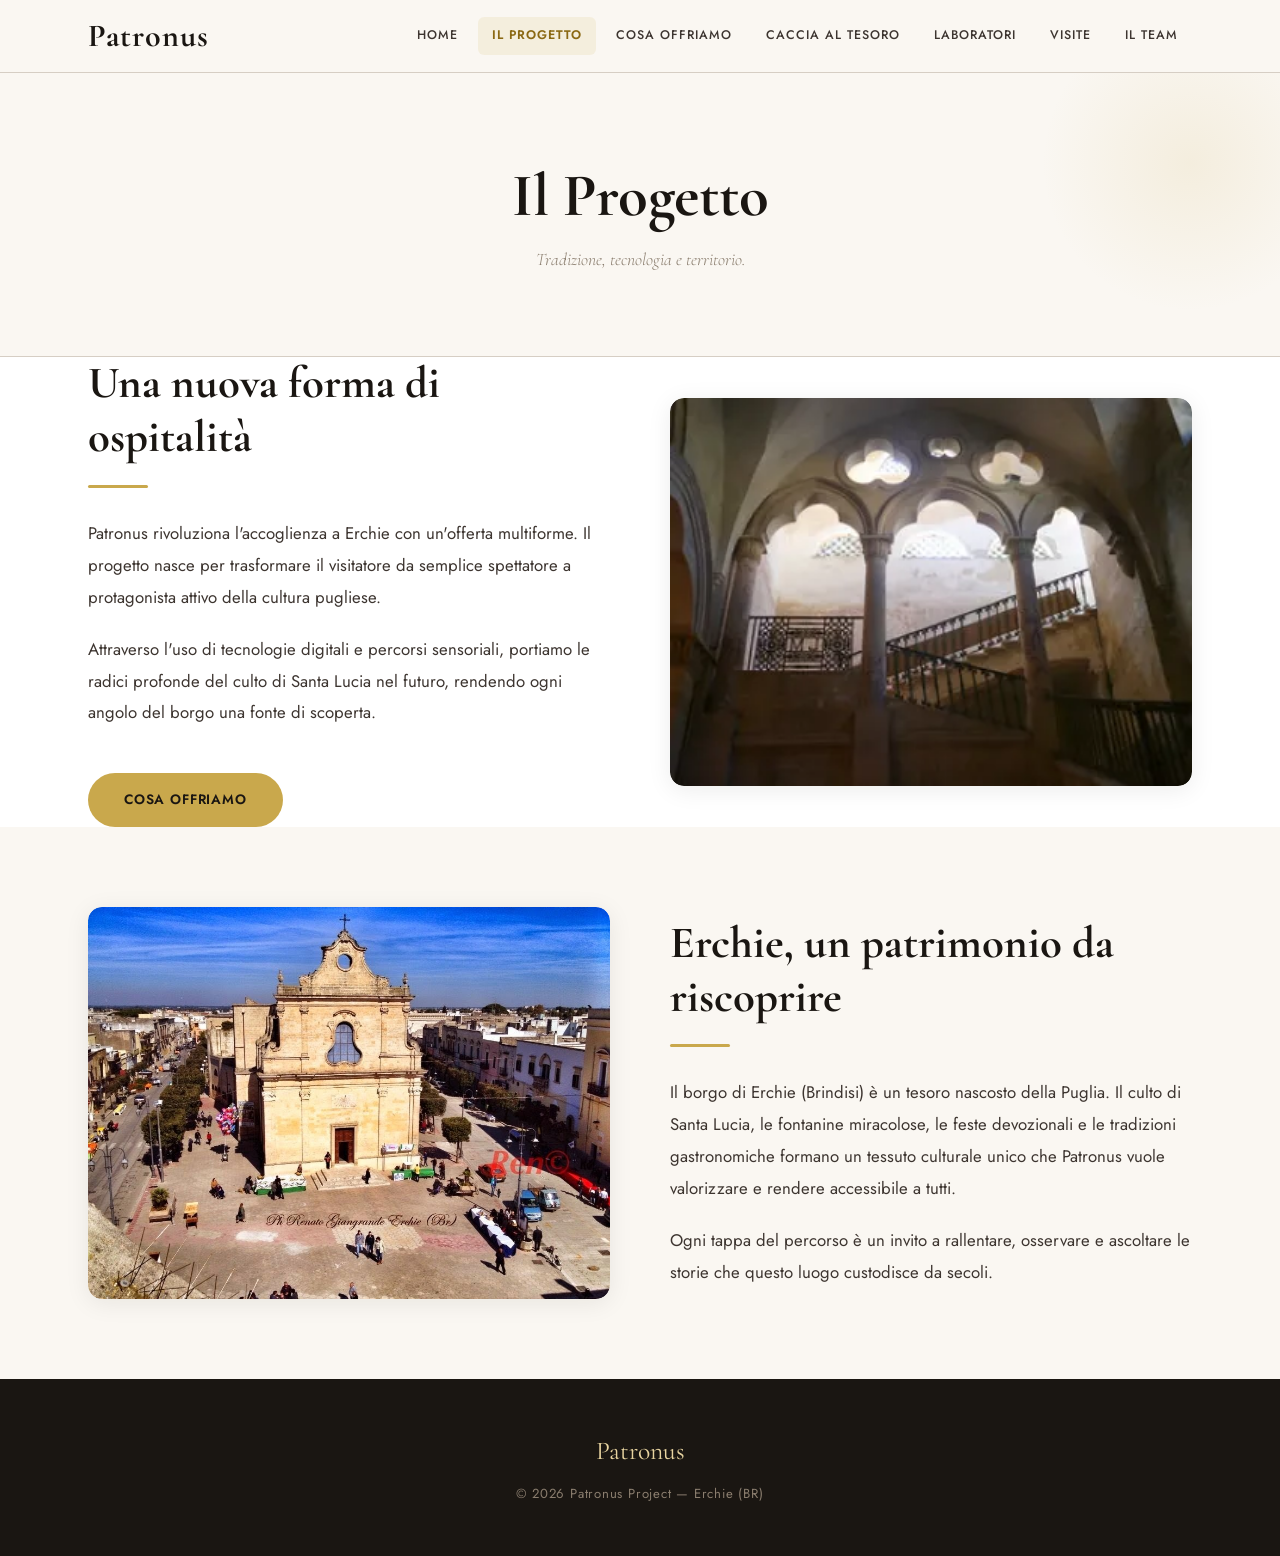
==== progetto.html @ 165e40a6 "Add files via upload viva patronus" ====
<!DOCTYPE html>
<html lang="it">
<head>
    <meta charset="UTF-8">
    <meta name="viewport" content="width=device-width, initial-scale=1.0">
    <title>Patronus | Il Progetto</title>
    <link rel="stylesheet" href="style.css">
</head>
<body>

    <nav>
        <div class="container navbar-flex">
            <a href="index.html" class="logo-container">
                <span class="logo-text">Patronus</span>
            </a>
            <ul class="nav-links">
                <li><a href="index.html">Home</a></li>
                <li><a href="progetto.html" class="active">Il Progetto</a></li>
                <li><a href="pilastri.html">Cosa Offriamo</a></li>
                <li><a href="caccia.html">Caccia al Tesoro</a></li>
                <li><a href="laboratori.html">Laboratori</a></li>
                <li><a href="visite.html">Visite</a></li>
                <li><a href="team.html">Il Team</a></li>
            </ul>
        </div>
    </nav>

    <section class="page-header text-center">
        <div class="container">
            <h1>Il Progetto</h1>
            <p>Tradizione, tecnologia e territorio.</p>
        </div>
    </section>

    <section class="container content-page">
        <div class="grid-2">
            <div>
                <h2>Una nuova forma di ospitalità</h2>
                <span class="gold-line gold-line-left"></span>
                <p>Patronus rivoluziona l'accoglienza a Erchie con un'offerta multiforme. Il progetto nasce per trasformare il visitatore da semplice spettatore a protagonista attivo della cultura pugliese.</p>
                <p>Attraverso l'uso di tecnologie digitali e percorsi sensoriali, portiamo le radici profonde del culto di Santa Lucia nel futuro, rendendo ogni angolo del borgo una fonte di scoperta.</p>
                <a href="pilastri.html" class="btn">Cosa Offriamo</a>
            </div>
            <div class="img-wrapper">
                <img src="scale_1.png" alt="Scalinata storica di Erchie" class="img-fluid">
            </div>
        </div>
    </section>

    <section class="section-alt">
        <div class="container content-page">
            <div class="grid-2">
                <div class="img-wrapper">
                    <img src="piazza.png" alt="La piazza di Erchie" class="img-fluid">
                </div>
                <div>
                    <h2>Erchie, un patrimonio da riscoprire</h2>
                    <span class="gold-line gold-line-left"></span>
                    <p>Il borgo di Erchie (Brindisi) è un tesoro nascosto della Puglia. Il culto di Santa Lucia, le fontanine miracolose, le feste devozionali e le tradizioni gastronomiche formano un tessuto culturale unico che Patronus vuole valorizzare e rendere accessibile a tutti.</p>
                    <p>Ogni tappa del percorso è un invito a rallentare, osservare e ascoltare le storie che questo luogo custodisce da secoli.</p>
                </div>
            </div>
        </div>
    </section>

    <footer>
        <div class="container text-center">
            <span class="logo-text-footer">Patronus</span>
            <p class="copyright">&copy; 2026 Patronus Project — Erchie (BR)</p>
        </div>
    </footer>

</body>
</html>
---- style.css ----
/* ============================================
   PATRONUS — Design System
   Tema: Puglia Heritage · Raffinato & Autentico
   ============================================ */

@import url('https://fonts.googleapis.com/css2?family=Cormorant+Garamond:ital,wght@0,400;0,600;0,700;1,400;1,600&family=Jost:wght@300;400;500;600&display=swap');

:root {
    --gold:       #c9a84c;
    --gold-light: #e8d4a0;
    --gold-dark:  #8b6914;
    --cream:      #faf7f2;
    --ink:        #1a1612;
    --ink-soft:   #3d3530;
    --stone:      #8a7d6e;
    --stone-light:#d6cec4;
    --terracotta: #b5502a;
    --bg:         #ffffff;

    --font-display: 'Cormorant Garamond', Georgia, serif;
    --font-body:    'Jost', sans-serif;

    --radius-sm: 6px;
    --radius-md: 14px;
    --radius-lg: 28px;

    --shadow-card: 0 4px 24px rgba(26,22,18,0.08);
    --shadow-hover: 0 16px 48px rgba(26,22,18,0.14);

    --transition: 0.35s cubic-bezier(0.4, 0, 0.2, 1);
}

/* ============================================ RESET */
*, *::before, *::after { margin: 0; padding: 0; box-sizing: border-box; }

html { scroll-behavior: smooth; }

body {
    font-family: var(--font-body);
    color: var(--ink-soft);
    background: var(--bg);
    line-height: 1.75;
    font-weight: 400;
    font-size: 16px;
    -webkit-font-smoothing: antialiased;
}

/* ============================================ UTILITY */
.container {
    max-width: 1160px;
    margin: 0 auto;
    padding: 0 28px;
}

.text-center { text-align: center; }

.img-fluid {
    width: 100%;
    height: 100%;
    object-fit: cover;
    display: block;
    border-radius: var(--radius-md);
}

/* ============================================ NAVIGAZIONE */
nav {
    background: rgba(250,247,242,0.95);
    backdrop-filter: blur(12px);
    -webkit-backdrop-filter: blur(12px);
    padding: 0;
    border-bottom: 1px solid var(--stone-light);
    position: sticky;
    top: 0;
    z-index: 1000;
}

.navbar-flex {
    display: flex;
    justify-content: space-between;
    align-items: center;
    height: 72px;
}

.logo-container {
    display: flex;
    align-items: center;
    gap: 12px;
    text-decoration: none;
}

.nav-logo {
    height: 48px;
    width: auto;
}

.logo-text,
.logo {
    font-family: var(--font-display);
    font-size: 2rem;
    font-weight: 700;
    color: var(--ink);
    letter-spacing: 0.03em;
    text-decoration: none;
}

.nav-links {
    list-style: none;
    display: flex;
    align-items: center;
    gap: 6px;
}

.nav-links li a {
    text-decoration: none;
    color: var(--ink-soft);
    font-size: 0.78rem;
    font-weight: 500;
    letter-spacing: 0.08em;
    text-transform: uppercase;
    padding: 8px 14px;
    border-radius: var(--radius-sm);
    transition: var(--transition);
    display: block;
}

.nav-links li a:hover {
    color: var(--gold-dark);
    background: rgba(201,168,76,0.08);
}

.nav-links li a.active {
    color: var(--gold-dark);
    font-weight: 600;
    background: rgba(201,168,76,0.12);
}

/* ============================================ HERO */
.hero-small {
    min-height: 65vh;
    background-size: cover;
    background-position: center;
    display: flex;
    align-items: center;
    justify-content: center;
    color: #fff;
    text-align: center;
    position: relative;
    overflow: hidden;
}

.hero-small::after {
    content: '';
    position: absolute;
    inset: 0;
    background: linear-gradient(160deg, rgba(26,22,18,0.55) 0%, rgba(26,22,18,0.35) 100%);
}

.hero-content {
    position: relative;
    z-index: 2;
    max-width: 720px;
    animation: fadeUp 0.9s ease both;
}

.hero-content h1 {
    font-family: var(--font-display);
    font-size: clamp(2.6rem, 6vw, 4.5rem);
    font-weight: 700;
    color: #fff;
    line-height: 1.1;
    margin-bottom: 20px;
    text-shadow: 0 2px 20px rgba(0,0,0,0.3);
}

.hero-content p {
    font-size: 1.15rem;
    color: rgba(255,255,255,0.88);
    margin-bottom: 36px;
    font-weight: 300;
    letter-spacing: 0.02em;
}

/* ============================================ PAGE HEADER */
.page-header {
    background: var(--cream);
    padding: 90px 0 80px;
    border-bottom: 1px solid var(--stone-light);
    margin-bottom: 0;
    position: relative;
    overflow: hidden;
}

.page-header::before {
    content: '';
    position: absolute;
    top: -60px;
    right: -60px;
    width: 300px;
    height: 300px;
    border-radius: 50%;
    background: radial-gradient(circle, rgba(201,168,76,0.12) 0%, transparent 70%);
    pointer-events: none;
}

.page-header h1 {
    font-family: var(--font-display);
    font-size: clamp(2.2rem, 5vw, 3.8rem);
    color: var(--ink);
    margin-bottom: 14px;
    line-height: 1.1;
}

.page-header p {
    font-size: 1.1rem;
    color: var(--stone);
    font-weight: 300;
    font-style: italic;
    font-family: var(--font-display);
}

/* ============================================ SEZIONI */
section {
    padding: 80px 0;
}

section h2 {
    font-family: var(--font-display);
    font-size: clamp(1.8rem, 3.5vw, 2.8rem);
    color: var(--ink);
    margin-bottom: 20px;
    line-height: 1.2;
}

section p {
    color: var(--ink-soft);
    font-size: 1rem;
    line-height: 1.85;
    margin-bottom: 16px;
}

section p:last-child { margin-bottom: 0; }

/* ============================================ GRIGLIE */
.grid-2 {
    display: grid;
    grid-template-columns: 1fr 1fr;
    gap: 60px;
    align-items: center;
}

.grid-3 {
    display: grid;
    grid-template-columns: repeat(3, 1fr);
    gap: 28px;
}

/* ============================================ CARDS */
.card {
    background: var(--bg);
    padding: 32px 28px;
    border-radius: var(--radius-md);
    border: 1px solid var(--stone-light);
    transition: var(--transition);
    box-shadow: var(--shadow-card);
}

.card:hover {
    transform: translateY(-8px);
    box-shadow: var(--shadow-hover);
    border-color: var(--gold-light);
}

.card h3 {
    font-family: var(--font-display);
    font-size: 1.5rem;
    color: var(--ink);
    margin-bottom: 12px;
}

.card p {
    color: var(--stone);
    font-size: 0.95rem;
    line-height: 1.7;
    margin-bottom: 0;
}

.card img {
    width: 100%;
    height: 200px;
    object-fit: cover;
    border-radius: var(--radius-sm);
    margin-bottom: 20px;
}

/* Card Team */
.team-card {
    text-align: center;
    padding: 40px 24px 32px;
}

.team-card img {
    width: 150px;
    height: 150px;
    border-radius: 50%;
    object-fit: cover;
    object-position: center top;
    margin: 0 auto 20px;
    border: 3px solid var(--gold-light);
    display: block;
}

.team-card h3 {
    font-size: 1.4rem;
    margin-bottom: 6px;
}

.team-card p {
    color: var(--stone);
    font-size: 0.85rem;
    text-transform: uppercase;
    letter-spacing: 0.1em;
    font-weight: 500;
}

/* Card Pilastri — con accento */
.pillar-card {
    border-top: 3px solid var(--gold);
    text-align: center;
}

/* ============================================ BOTTONI */
.btn {
    display: inline-block;
    padding: 13px 34px;
    background: var(--gold);
    color: var(--ink);
    text-decoration: none;
    border-radius: 50px;
    font-weight: 600;
    font-size: 0.85rem;
    letter-spacing: 0.06em;
    text-transform: uppercase;
    margin-top: 24px;
    transition: var(--transition);
    border: 2px solid transparent;
}

.btn:hover {
    background: transparent;
    border-color: var(--gold);
    color: var(--gold-dark);
    transform: translateY(-2px);
}

.btn-outline {
    background: transparent;
    border: 2px solid rgba(255,255,255,0.7);
    color: #fff;
}

.btn-outline:hover {
    background: #fff;
    border-color: #fff;
    color: var(--ink);
}

/* ============================================ DECORATIVE DIVIDER */
.divider {
    display: flex;
    align-items: center;
    gap: 20px;
    margin: 10px auto 50px;
    max-width: 220px;
}

.divider::before,
.divider::after {
    content: '';
    flex: 1;
    height: 1px;
    background: var(--gold-light);
}

.divider-icon {
    color: var(--gold);
    font-size: 1.2rem;
}

/* ============================================ HOME INTRO STRIP */
.intro-strip {
    background: var(--cream);
    padding: 70px 0;
    text-align: center;
}

.intro-strip h2 {
    font-family: var(--font-display);
    font-size: clamp(1.8rem, 3vw, 2.6rem);
    color: var(--ink);
    margin-bottom: 16px;
}

.intro-strip p {
    max-width: 580px;
    margin: 0 auto;
    color: var(--stone);
    font-size: 1.05rem;
    font-family: var(--font-display);
    font-style: italic;
}

/* ============================================ CONTENT PAGE */
.content-page p {
    font-size: 1.05rem;
    line-height: 1.9;
    color: var(--ink-soft);
    margin-bottom: 20px;
}

/* ============================================ GOLD LINE */
.gold-line {
    display: block;
    width: 60px;
    height: 3px;
    background: var(--gold);
    margin: 18px auto 30px;
    border-radius: 2px;
}

.gold-line-left {
    margin-left: 0;
}

/* ============================================ FOOTER */
footer {
    padding: 50px 0;
    background: var(--ink);
    border-top: none;
    margin-top: 0;
}

footer p {
    color: var(--stone);
    font-size: 0.82rem;
    letter-spacing: 0.06em;
}

footer .logo-text-footer {
    font-family: var(--font-display);
    font-size: 1.6rem;
    color: var(--gold-light);
    display: block;
    margin-bottom: 10px;
}

/* ============================================ ANIMAZIONI */
@keyframes fadeUp {
    from { opacity: 0; transform: translateY(30px); }
    to   { opacity: 1; transform: translateY(0); }
}

.fade-up {
    animation: fadeUp 0.7s ease both;
}

/* ============================================ IMMAGINI HERO con overlay sfumato */
.img-wrapper {
    position: relative;
    border-radius: var(--radius-md);
    overflow: hidden;
    box-shadow: var(--shadow-card);
}

.img-wrapper img {
    border-radius: var(--radius-md);
    transition: transform 0.6s ease;
}

.img-wrapper:hover img {
    transform: scale(1.03);
}

/* ============================================ SEZIONE ALTERNATA */
.section-alt {
    background: var(--cream);
}

/* ============================================ RESPONSIVE */
@media (max-width: 900px) {
    .grid-2 { grid-template-columns: 1fr; gap: 40px; }
    .grid-3 { grid-template-columns: 1fr 1fr; }
}

@media (max-width: 640px) {
    .grid-3 { grid-template-columns: 1fr; }

    .nav-links { display: none; }

    .hero-small { min-height: 55vh; }

    .page-header { padding: 60px 0; }

    section { padding: 60px 0; }
}
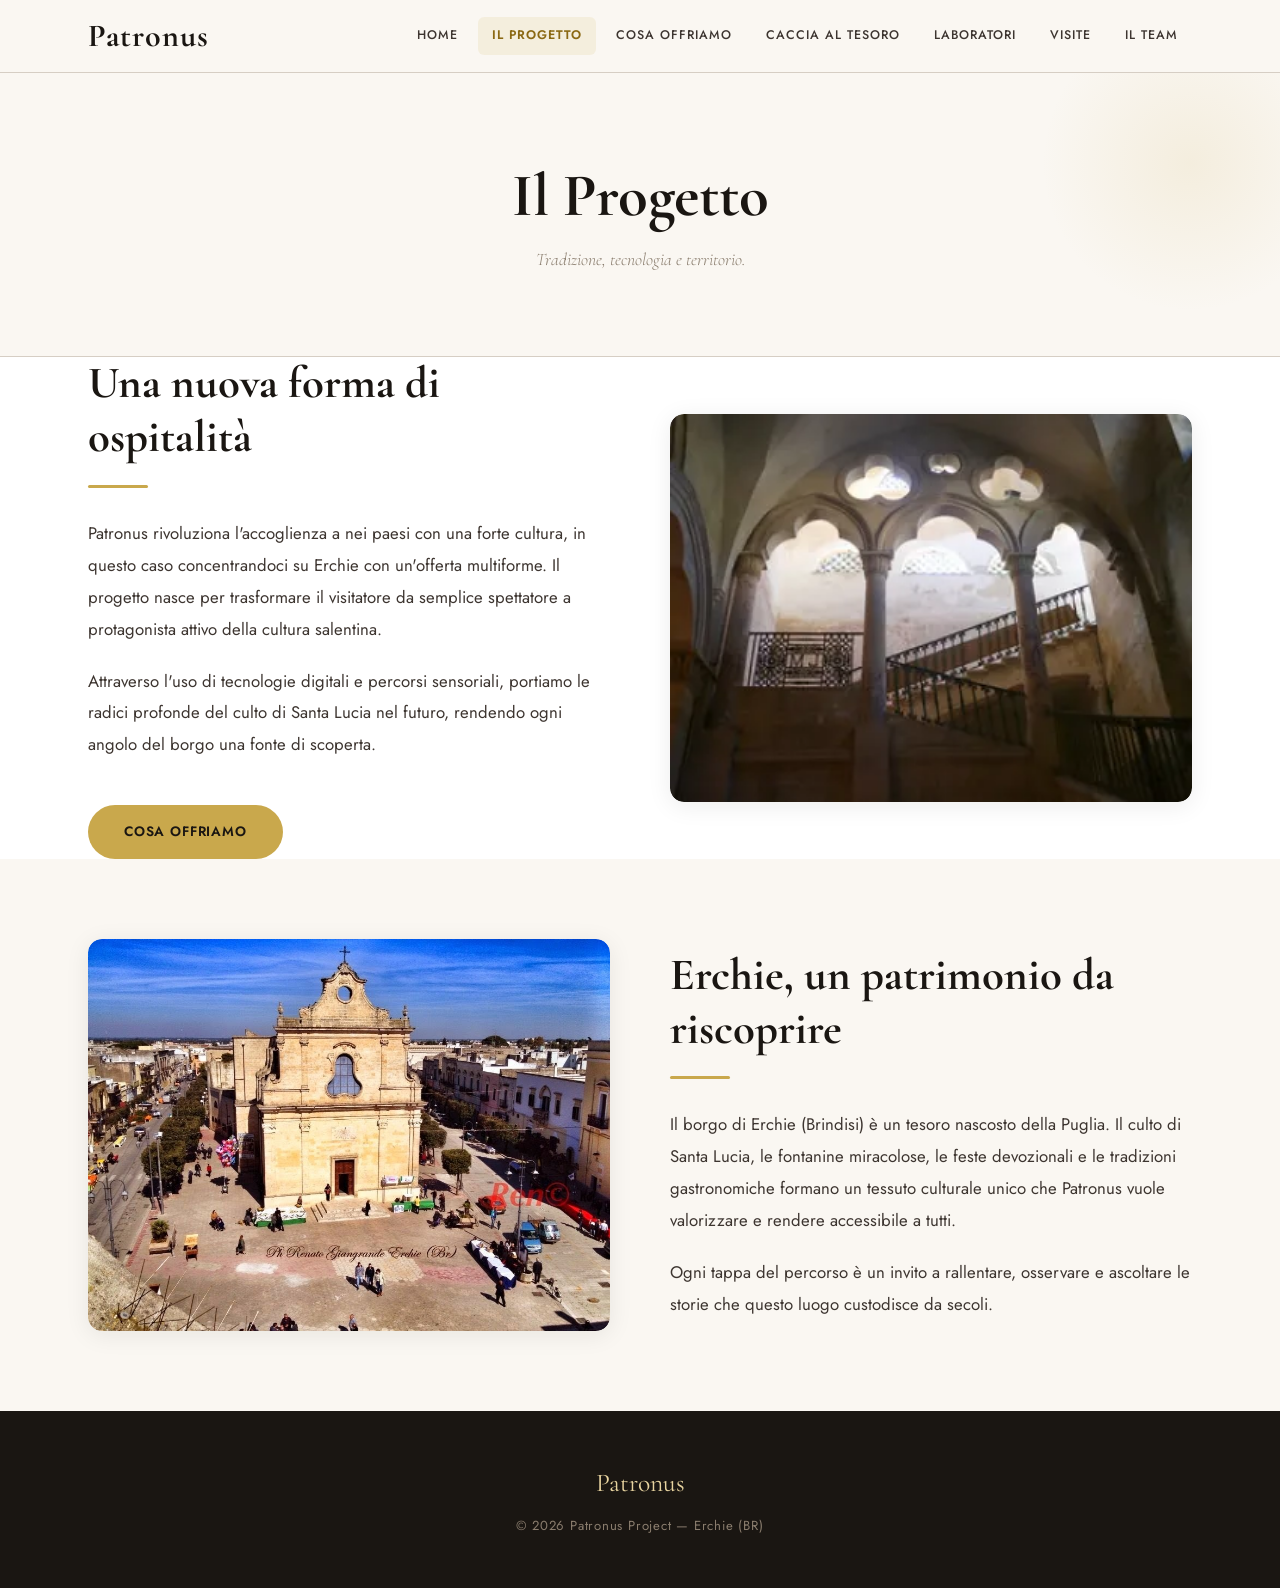
==== commit 34d1cb89: "Update project description in progetto.html" ====
--- a/progetto.html
+++ b/progetto.html
@@ -37,7 +37,7 @@
             <div>
                 <h2>Una nuova forma di ospitalità</h2>
                 <span class="gold-line gold-line-left"></span>
-                <p>Patronus rivoluziona l'accoglienza a Erchie con un'offerta multiforme. Il progetto nasce per trasformare il visitatore da semplice spettatore a protagonista attivo della cultura pugliese.</p>
+                <p>Patronus rivoluziona l'accoglienza a nei paesi con una forte cultura, in questo caso concentrandoci su Erchie con un'offerta multiforme. Il progetto nasce per trasformare il visitatore da semplice spettatore a protagonista attivo della cultura salentina.</p>
                 <p>Attraverso l'uso di tecnologie digitali e percorsi sensoriali, portiamo le radici profonde del culto di Santa Lucia nel futuro, rendendo ogni angolo del borgo una fonte di scoperta.</p>
                 <a href="pilastri.html" class="btn">Cosa Offriamo</a>
             </div>
